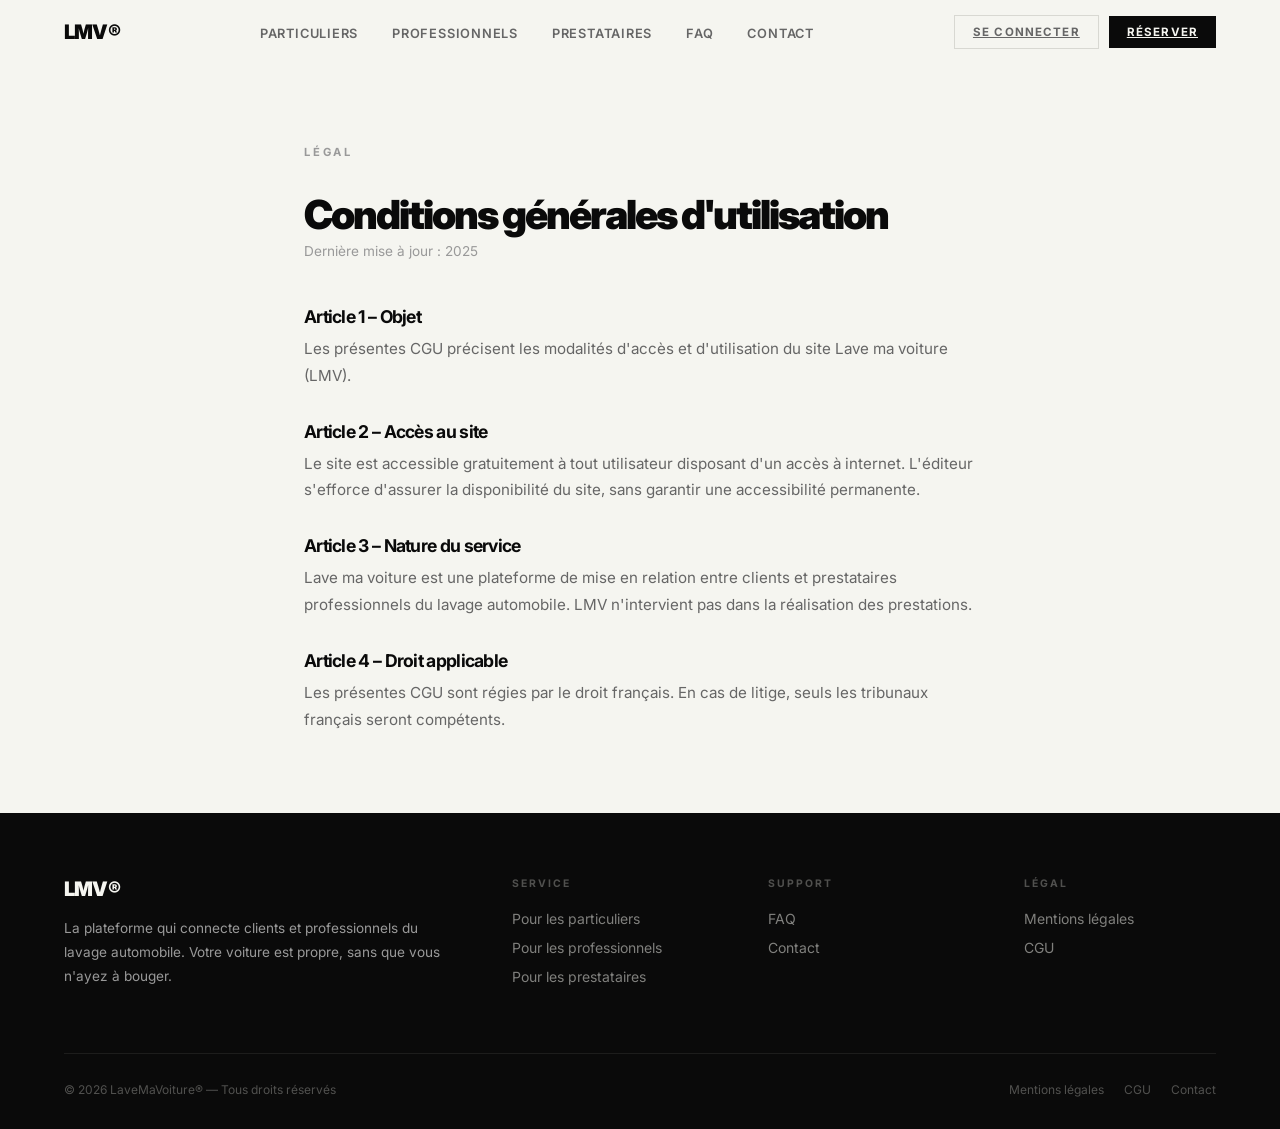
==== pages/cgu.html @ 274e2aa5 "Premier push" ====
<!DOCTYPE html>
<html lang="fr">
<head>
<meta charset="UTF-8"/>
<meta name="viewport" content="width=device-width,initial-scale=1.0"/>
<link rel="icon" type="image/x-icon" href="/images/favicon.ico"/>
<link rel="apple-touch-icon" href="/images/icon-192.png"/>
<link rel="preconnect" href="https://fonts.googleapis.com"/>
<link rel="preconnect" href="https://fonts.gstatic.com" crossorigin/>
<link rel="preload" href="https://fonts.googleapis.com/css2?family=Inter:wght@300;400;500;600;700;800;900&display=swap" as="style" onload="this.onload=null;this.rel='stylesheet'"/>
<noscript><link href="https://fonts.googleapis.com/css2?family=Inter:wght@300;400;500;600;700;800;900&display=swap" rel="stylesheet"/></noscript>
<link rel="stylesheet" href="../assets/css/main.css"/>

<title>CGU — LMV® · Lave Ma Voiture</title>
<meta name="description" content="Conditions générales d'utilisation du site Lave Ma Voiture (LMV)."/>
</head>
<body>
<nav id="nav">
  <a class="nav-logo" href="../index.html">LMV®</a>
  <ul class="nav-links">
    <li><a href="particuliers.html">Particuliers</a></li>
    <li><a href="professionnels.html">Professionnels</a></li>
    <li><a href="prestataires.html">Prestataires</a></li>
    <li><a href="../index.html#faq-section">FAQ</a></li>
    <li><a href="contact.html">Contact</a></li>
  </ul>
  <div class="nav-cta">
    <a class="btn btn-ghost btn-sm" href="https://app.lavemavoiture.fr">Se connecter</a>
    <a class="btn btn-dark btn-sm" href="contact.html">Réserver</a>
  </div>
  <button class="hamburger" type="button" onclick="toggleMenu()" aria-label="Menu" aria-expanded="false" aria-controls="mobileMenu">
    <span></span><span></span><span></span>
  </button>
</nav>

<div class="mobile-menu" id="mobileMenu">
  <a href="particuliers.html">Particuliers</a>
  <a href="professionnels.html">Professionnels</a>
  <a href="prestataires.html">Prestataires</a>
  <a href="../index.html#faq-section">FAQ</a>
  <a href="contact.html">Contact</a>
  <div class="mob-cta">
    <a href="https://app.lavemavoiture.fr" class="btn btn-ghost">Se connecter</a>
    <a class="btn btn-dark" href="contact.html">Réserver maintenant</a>
  </div>
</div>


<main>
<div class="legal-wrap">
    <div class="eyebrow">Légal</div>
    <h1 class="legal-h1">Conditions générales d'utilisation</h1>
    <p class="legal-lead">Dernière mise à jour : 2025</p>
    <h2 class="legal-h2">Article 1 – Objet</h2>
    <p class="body-text">Les présentes CGU précisent les modalités d'accès et d'utilisation du site Lave ma voiture (LMV).</p>
    <h2 class="legal-h2">Article 2 – Accès au site</h2>
    <p class="body-text">Le site est accessible gratuitement à tout utilisateur disposant d'un accès à internet. L'éditeur s'efforce d'assurer la disponibilité du site, sans garantir une accessibilité permanente.</p>
    <h2 class="legal-h2">Article 3 – Nature du service</h2>
    <p class="body-text">Lave ma voiture est une plateforme de mise en relation entre clients et prestataires professionnels du lavage automobile. LMV n'intervient pas dans la réalisation des prestations.</p>
    <h2 class="legal-h2">Article 4 – Droit applicable</h2>
    <p class="body-text">Les présentes CGU sont régies par le droit français. En cas de litige, seuls les tribunaux français seront compétents.</p>
  </div>
</main>
<footer>
  <div class="container">
    <div class="footer-grid">
      <div class="footer-brand">
        <a class="nav-logo footer-brand-logo" href="../index.html">LMV®</a>
        <p>La plateforme qui connecte clients et professionnels du lavage automobile. Votre voiture est propre, sans que vous n'ayez à bouger.</p>
      </div>
      <div class="footer-col">
        <h4>Service</h4>
        <a href="particuliers.html">Pour les particuliers</a>
        <a href="professionnels.html">Pour les professionnels</a>
        <a href="prestataires.html">Pour les prestataires</a>
      </div>
      <div class="footer-col">
        <h4>Support</h4>
        <a href="../index.html#faq-section">FAQ</a>
        <a href="contact.html">Contact</a>
      </div>
      <div class="footer-col">
        <h4>Légal</h4>
        <a href="mentions-legales.html">Mentions légales</a>
        <a href="cgu.html">CGU</a>
      </div>
    </div>
    <div class="footer-bottom">
      <span>© 2026 LaveMaVoiture® — Tous droits réservés</span>
      <div class="footer-bottom-links">
        <a href="mentions-legales.html">Mentions légales</a>
        <a href="cgu.html">CGU</a>
        <a href="contact.html">Contact</a>
      </div>
    </div>
  </div>
</footer>

<div class="toast" id="toast">✓ Message envoyé — Nous vous répondrons sous 24h.</div>

<script src="../assets/js/main.js"></script>

</body>
</html>
---- assets/css/main.css ----
:root{
  --bg:       #F5F5F0;
  --surface:  #EEEEE8;
  --border:   #D8D8D2;
  --t3:       #999999;
  --t2:       #666666;
  --t1:       #0A0A0A;
  --accent:   #1B3A4B;
  --white:    #FFFFFF;
  --max:      1280px;
  --ease:     cubic-bezier(.4,0,.2,1);
}
*{box-sizing:border-box;margin:0;padding:0}
html{scroll-behavior:smooth;font-size:16px}
body{font-family:'Inter',sans-serif;background:var(--bg);color:var(--t1);-webkit-font-smoothing:antialiased;overflow-x:hidden}

/* ── PAGE ROUTER ── */
.page{display:none}
.page.active{display:block}

/* ── NAV ── */
nav{
  position:fixed;top:0;left:0;right:0;z-index:100;
  height:64px;
  display:flex;align-items:center;justify-content:space-between;
  padding:0 5%;
  background:rgba(245,245,240,.92);
  backdrop-filter:blur(20px);
  border-bottom:1px solid transparent;
  transition:border-color .3s;
}
nav.scrolled{border-color:var(--border)}
.nav-logo{
  font-size:1.25rem;font-weight:900;letter-spacing:-.04em;
  color:var(--t1);cursor:pointer;text-decoration:none;
}
.nav-links{display:flex;align-items:center;gap:2px;list-style:none}
.nav-links a{
  padding:8px 16px;font-size:.8rem;font-weight:600;
  letter-spacing:.06em;text-transform:uppercase;
  color:var(--t2);text-decoration:none;cursor:pointer;
  transition:color .2s;
}
.nav-links a:hover,.nav-links a.active{color:var(--t1)}
.nav-cta{display:flex;gap:10px;align-items:center}

/* ── BOUTONS ── */
.btn{
  display:inline-flex;align-items:center;gap:8px;
  padding:12px 24px;border-radius:0;
  font-family:'Inter',sans-serif;font-size:.78rem;
  font-weight:700;letter-spacing:.1em;text-transform:uppercase;
  cursor:pointer;border:none;transition:all .2s var(--ease);
  white-space:nowrap;
}
.btn-dark{background:var(--t1);color:var(--bg)}
.btn-dark:hover{background:#2a2a2a}
.btn-outline{background:transparent;color:var(--t1);border:1.5px solid var(--t1)}
.btn-outline:hover{background:var(--t1);color:var(--bg)}
.btn-ghost{background:transparent;color:var(--t2);border:1px solid var(--border)}
.btn-ghost:hover{border-color:var(--t1);color:var(--t1)}
.btn-sm{padding:9px 18px;font-size:.72rem}
.btn-lg{padding:16px 32px;font-size:.85rem}

/* ── HAMBURGER ── */
.hamburger{display:none;flex-direction:column;gap:5px;background:none;border:none;cursor:pointer;padding:4px}
.hamburger span{display:block;width:22px;height:1.5px;background:var(--t1);transition:all .3s}
.mobile-menu{
  display:none;position:fixed;top:64px;left:0;right:0;
  background:var(--bg);border-bottom:1px solid var(--border);
  padding:24px 5%;z-index:99;
}
.mobile-menu.open{display:block}
.mobile-menu a{
  display:block;padding:14px 0;
  font-size:.85rem;font-weight:600;letter-spacing:.06em;text-transform:uppercase;
  color:var(--t2);text-decoration:none;border-bottom:1px solid var(--border);cursor:pointer;
}
.mobile-menu a:last-of-type{border:none}
.mobile-menu .mob-cta{display:flex;flex-direction:column;gap:10px;margin-top:20px}
.mobile-menu .btn{width:100%;justify-content:center}

/* ── SECTIONS ── */
section{padding:96px 5%}
.container{max-width:var(--max);margin:0 auto}
.eyebrow{
  display:inline-block;
  font-size:.7rem;font-weight:700;letter-spacing:.25em;text-transform:uppercase;
  color:var(--t3);margin-bottom:20px;
}
h1,.h1{font-size:clamp(2.8rem,6vw,5rem);font-weight:900;letter-spacing:-.05em;line-height:1.0}
h2,.h2{font-size:clamp(2rem,4vw,3.2rem);font-weight:800;letter-spacing:-.04em;line-height:1.1}
h3,.h3{font-size:clamp(1.2rem,2vw,1.6rem);font-weight:700;letter-spacing:-.02em}
.body-text{font-size:.95rem;color:var(--t2);line-height:1.75}

/* ── HERO ── */
#hero{
  min-height:100vh;display:flex;align-items:center;
  padding-top:64px;
  background:var(--bg);
  position:relative;overflow:hidden;
}
.hero-grid{
  display:grid;grid-template-columns:1fr 1fr;
  gap:80px;align-items:center;
}
.hero-kicker{
  font-size:.7rem;font-weight:700;letter-spacing:.3em;text-transform:uppercase;
  color:var(--t3);margin-bottom:28px;
  display:flex;align-items:center;gap:12px;
}
.hero-kicker::before{content:'';display:block;width:32px;height:1px;background:var(--t3)}
.hero-title{margin-bottom:24px}
.hero-title em{font-style:normal;position:relative;display:inline-block}
.hero-title em::after{
  content:'';position:absolute;bottom:4px;left:0;right:0;height:2px;
  background:var(--t1);opacity:.2;
}
.hero-sub{font-size:1.05rem;color:var(--t2);line-height:1.8;margin-bottom:36px;max-width:480px}
.hero-actions{display:flex;gap:14px;flex-wrap:wrap}
.hero-stats{
  display:flex;gap:40px;margin-top:56px;
  padding-top:40px;border-top:1px solid var(--border);
}
.hero-stat-val{font-size:2rem;font-weight:900;letter-spacing:-.04em;color:var(--t1)}
.hero-stat-lab{font-size:.75rem;font-weight:600;letter-spacing:.06em;text-transform:uppercase;color:var(--t3);margin-top:4px}

/* Carte hero droite */
.hero-visual{position:relative}
.hero-card{
  background:var(--t1);
  padding:32px;
  position:relative;
}
.hc-label{font-size:.65rem;font-weight:700;letter-spacing:.2em;text-transform:uppercase;color:var(--t3);margin-bottom:16px}
.hc-title{font-size:1.1rem;font-weight:700;color:var(--bg);letter-spacing:-.02em;margin-bottom:24px}
.hc-steps{display:flex;flex-direction:column;gap:12px}
.hc-step{display:flex;align-items:center;gap:14px;padding:12px 16px;background:rgba(245,245,240,.06)}
.hc-step-num{
  width:28px;height:28px;
  display:flex;align-items:center;justify-content:center;
  font-size:.7rem;font-weight:800;
  border:1px solid rgba(245,245,240,.15);
  color:var(--t3);flex-shrink:0;
}
.hc-step-num.done{background:var(--bg);color:var(--t1);border-color:var(--bg)}
.hc-step-num.active{background:var(--accent);color:var(--bg);border-color:var(--accent)}
.hc-step-text{font-size:.85rem;font-weight:500;color:rgba(245,245,240,.6)}
.hc-step-text.active{color:var(--bg)}
.hc-badge{
  position:absolute;bottom:-20px;right:-20px;
  background:var(--bg);padding:16px 20px;
  border:1px solid var(--border);
}
.hc-badge-val{font-size:1.5rem;font-weight:900;letter-spacing:-.03em}
.hc-badge-lab{font-size:.65rem;font-weight:600;letter-spacing:.1em;text-transform:uppercase;color:var(--t3)}

/* ── BANDE CHIFFRES ── */
.numbers-band{background:var(--t1);padding:48px 5%}
.numbers-grid{display:grid;grid-template-columns:repeat(4,1fr);gap:1px;background:rgba(245,245,240,.08)}
.number-item{padding:32px;background:var(--t1);text-align:center}
.number-val{font-size:2.5rem;font-weight:900;letter-spacing:-.05em;color:var(--bg)}
.number-lab{font-size:.7rem;font-weight:600;letter-spacing:.15em;text-transform:uppercase;color:var(--t3);margin-top:8px}

/* ── COMMENT ÇA MARCHE ── */
#how{background:var(--surface)}
.how-tabs{display:flex;gap:0;margin-bottom:56px;border-bottom:1px solid var(--border)}
.how-tab{
  padding:14px 28px;font-size:.78rem;font-weight:700;
  letter-spacing:.08em;text-transform:uppercase;
  color:var(--t3);cursor:pointer;border:none;background:none;
  border-bottom:2px solid transparent;margin-bottom:-1px;
  transition:all .2s;font-family:'Inter',sans-serif;
}
.how-tab.active{color:var(--t1);border-color:var(--t1)}
.how-content{display:none}
.how-content.active{display:grid;grid-template-columns:repeat(4,1fr);gap:1px;background:var(--border)}
.how-step{background:var(--bg);padding:32px 24px}
.how-num{
  font-size:3rem;font-weight:900;letter-spacing:-.06em;
  color:rgba(10,10,10,.08);margin-bottom:20px;line-height:1;
}
.how-step h3{font-size:1rem;font-weight:700;letter-spacing:-.01em;margin-bottom:10px}
.how-step p{font-size:.875rem;color:var(--t2);line-height:1.7}

/* ── AUDIENCES ── */
#audiences{background:var(--bg)}
.aud-grid{display:grid;grid-template-columns:repeat(3,1fr);gap:1px;background:var(--border)}
.aud-card{
  background:var(--bg);padding:48px 36px;
  cursor:pointer;transition:background .3s;
  display:flex;flex-direction:column;
}
a.aud-card{text-decoration:none;color:inherit}
.aud-card:hover{background:var(--surface)}
.aud-num{font-size:.65rem;font-weight:700;letter-spacing:.2em;text-transform:uppercase;color:var(--t3);margin-bottom:32px}
.aud-icon{font-size:2rem;margin-bottom:24px}
.aud-card h3{font-size:1.4rem;font-weight:800;letter-spacing:-.03em;margin-bottom:14px}
.aud-card p{font-size:.9rem;color:var(--t2);line-height:1.75;margin-bottom:28px;flex:1}
.aud-list{list-style:none;display:flex;flex-direction:column;gap:8px;margin-bottom:32px}
.aud-list li{font-size:.825rem;color:var(--t2);display:flex;align-items:flex-start;gap:10px}
.aud-list li::before{content:'—';color:var(--t3);flex-shrink:0;font-weight:300}
.aud-link{
  font-size:.72rem;font-weight:700;letter-spacing:.1em;text-transform:uppercase;
  color:var(--t1);text-decoration:none;cursor:pointer;
  display:flex;align-items:center;gap:8px;margin-top:auto;
  transition:gap .2s;
}
.aud-link:hover{gap:14px}

/* ── SERVICES ── */
#services{background:var(--surface)}
.svc-header{display:flex;justify-content:space-between;align-items:flex-end;margin-bottom:56px}
.svc-grid{display:grid;grid-template-columns:repeat(3,1fr);gap:1px;background:var(--border)}
.svc-card{
  background:var(--surface);padding:36px 28px;
  border-top:2px solid transparent;
  transition:all .3s;
}
.svc-card:hover{background:var(--bg);border-top-color:var(--t1)}

.svc-icon-wrap{display:flex;align-items:center;justify-content:space-between;margin-bottom:20px}
.svc-num{font-size:.65rem;font-weight:700;letter-spacing:.15em;color:var(--t3)}

.svc-card h3{font-size:.95rem;font-weight:700;letter-spacing:-.01em;margin-bottom:8px}
.svc-card p{font-size:.85rem;color:var(--t2);line-height:1.65;margin-bottom:16px}
.svc-price{
  font-size:.7rem;font-weight:700;letter-spacing:.1em;text-transform:uppercase;
  color:var(--t3);
}

/* ── CTA BANDE ── */
.cta-band{background:var(--t1);padding:80px 5%;text-align:center}
.cta-band h2{color:var(--bg);margin-bottom:16px}
.cta-band p{font-size:1rem;color:var(--t3);margin-bottom:40px;max-width:520px;margin-left:auto;margin-right:auto}
.cta-band-btns{display:flex;gap:14px;justify-content:center;flex-wrap:wrap}
.btn-light{background:var(--bg);color:var(--t1)}
.btn-light:hover{background:var(--surface)}
.btn-ghost-light{background:transparent;color:rgba(245,245,240,.6);border:1px solid rgba(245,245,240,.2)}
.btn-ghost-light:hover{color:var(--bg);border-color:rgba(245,245,240,.5)}

/* ── FAQ ── */
#faq{background:var(--bg)}
.faq-grid{display:grid;grid-template-columns:1fr 2fr;gap:80px;align-items:start}
.faq-list{display:flex;flex-direction:column}
.faq-item{border-bottom:1px solid var(--border)}
.faq-q{
  display:flex;justify-content:space-between;align-items:center;
  padding:20px 0;cursor:pointer;gap:20px;
  width:100%;text-align:left;background:none;border:none;font:inherit;color:inherit;
}
.faq-q span{font-size:.95rem;font-weight:600;letter-spacing:-.01em;color:var(--t1)}
.faq-icon{
  width:24px;height:24px;flex-shrink:0;
  display:flex;align-items:center;justify-content:center;
  font-size:1.2rem;color:var(--t3);transition:transform .3s;
}
.faq-item.open .faq-icon{transform:rotate(45deg)}
.faq-a{max-height:0;overflow:hidden;transition:max-height .35s var(--ease),padding .3s}
.faq-item.open .faq-a{max-height:300px;padding-bottom:20px}
.faq-a p{font-size:.9rem;color:var(--t2);line-height:1.75}
.faq-cats{display:flex;flex-direction:column;gap:4px;position:sticky;top:90px}
.faq-cat{
  padding:12px 16px;font-size:.78rem;font-weight:700;
  letter-spacing:.08em;text-transform:uppercase;
  color:var(--t3);cursor:pointer;border:none;background:none;
  text-align:left;font-family:'Inter',sans-serif;
  border-left:2px solid transparent;transition:all .2s;
}
.faq-cat.active{color:var(--t1);border-left-color:var(--t1)}

/* ── CONTACT ── */
#contact{background:var(--surface)}
.contact-grid{display:grid;grid-template-columns:1fr 1fr;gap:80px;align-items:start}
.contact-info h2{margin-bottom:16px}
.contact-info p{font-size:.95rem;color:var(--t2);line-height:1.75;margin-bottom:40px}
.contact-item{display:flex;gap:16px;align-items:flex-start;margin-bottom:24px}
.ci-icon{
  width:40px;height:40px;background:var(--bg);border:1px solid var(--border);
  display:flex;align-items:center;justify-content:center;font-size:1rem;flex-shrink:0;
}
.ci-label{font-size:.7rem;font-weight:700;letter-spacing:.1em;text-transform:uppercase;color:var(--t3);margin-bottom:4px}
.ci-value{font-size:.9rem;color:var(--t1);font-weight:500}
.contact-form{background:var(--bg);border:1px solid var(--border);padding:40px}
.form-row{display:grid;grid-template-columns:1fr 1fr;gap:16px}
.form-group{margin-bottom:20px}
.form-group label{
  display:block;font-size:.68rem;font-weight:700;
  letter-spacing:.12em;text-transform:uppercase;color:var(--t3);margin-bottom:8px;
}
.form-group input,.form-group select,.form-group textarea{
  width:100%;padding:13px 16px;
  border:1px solid var(--border);border-radius:0;
  font-family:'Inter',sans-serif;font-size:.9rem;
  color:var(--t1);background:var(--bg);
  transition:border-color .2s;outline:none;
}
.form-group input:focus,.form-group select:focus,.form-group textarea:focus{border-color:var(--t1)}
.form-group textarea{resize:vertical;min-height:100px}
.form-submit{
  width:100%;padding:16px;
  background:var(--t1);color:var(--bg);border:none;
  font-family:'Inter',sans-serif;font-size:.78rem;
  font-weight:700;letter-spacing:.12em;text-transform:uppercase;
  cursor:pointer;transition:background .2s;
}
.form-submit:hover{background:#2a2a2a}

/* ── INNER PAGES ── */
.inner-hero{
  padding:140px 5% 80px;
  background:var(--bg);
  border-bottom:1px solid var(--border);
}
.inner-hero .eyebrow{margin-bottom:16px}
.inner-hero h1{margin-bottom:20px;max-width:700px}
.inner-hero .hero-sub{font-size:1.05rem}

/* ── FOOTER ── */
footer{background:var(--t1);padding:64px 5% 32px}
.footer-grid{display:grid;grid-template-columns:2fr 1fr 1fr 1fr;gap:64px;margin-bottom:56px}
.footer-brand .nav-logo{color:var(--bg);display:block;margin-bottom:16px}
.footer-brand p{font-size:.85rem;color:var(--t3);line-height:1.75}
.footer-col h4{
  font-size:.65rem;font-weight:700;letter-spacing:.2em;text-transform:uppercase;
  color:rgba(245,245,240,.3);margin-bottom:20px;
}
.footer-col a{
  display:block;font-size:.875rem;color:rgba(245,245,240,.5);
  text-decoration:none;margin-bottom:12px;cursor:pointer;
  transition:color .2s;
}
.footer-col a:hover{color:var(--bg)}
.footer-bottom{
  display:flex;justify-content:space-between;align-items:center;
  padding-top:28px;border-top:1px solid rgba(245,245,240,.08);
  font-size:.75rem;color:rgba(245,245,240,.3);flex-wrap:wrap;gap:12px;
}
.footer-bottom a{color:rgba(245,245,240,.3);text-decoration:none;cursor:pointer}
.footer-bottom a:hover{color:rgba(245,245,240,.6)}

/* ── TOAST ── */
.toast{
  position:fixed;bottom:32px;right:32px;
  background:var(--t1);color:var(--bg);
  padding:16px 24px;font-size:.85rem;font-weight:600;
  z-index:1000;
  transform:translateY(80px);opacity:0;
  transition:all .4s cubic-bezier(.34,1.56,.64,1);
}
.toast.show{transform:translateY(0);opacity:1}

/* ── ANIMATIONS ── */
.reveal{opacity:0;transform:translateY(32px);transition:opacity .7s var(--ease),transform .7s var(--ease)}
.reveal.visible{opacity:1;transform:none}
.reveal-delay-1{transition-delay:.1s}
.reveal-delay-2{transition-delay:.2s}
.reveal-delay-3{transition-delay:.3s}
.reveal-delay-4{transition-delay:.4s}

/* ── RESPONSIVE ── */
@media(max-width:1024px){
  .hero-grid{grid-template-columns:1fr}
  .hero-visual{display:none}
  .aud-grid{grid-template-columns:1fr}
  .svc-grid{grid-template-columns:repeat(2,1fr)}
  .numbers-grid{grid-template-columns:repeat(2,1fr)}
  .footer-grid{grid-template-columns:1fr 1fr}
  .contact-grid{grid-template-columns:1fr}
  .faq-grid{grid-template-columns:1fr}
  .faq-cats{flex-direction:row;flex-wrap:wrap;position:static;margin-bottom:32px}
  .how-content.active{grid-template-columns:repeat(2,1fr)}
}
@media(max-width:768px){
  .nav-links,.nav-cta{display:none}
  .hamburger{display:flex}
  section{padding:64px 5%}
  .hero-grid{gap:40px}
  .svc-grid{grid-template-columns:1fr}
  .numbers-grid{grid-template-columns:repeat(2,1fr)}
  .footer-grid{grid-template-columns:1fr}
  .footer-bottom{flex-direction:column;text-align:center}
  .how-content.active{grid-template-columns:1fr}
  .svc-header{flex-direction:column;align-items:flex-start;gap:20px}
  .form-row{grid-template-columns:1fr}
}
.pro-grid-responsive{display:grid;grid-template-columns:1fr 1fr;gap:80px;align-items:center}
@media(max-width:768px){.pro-grid-responsive{grid-template-columns:1fr;gap:48px}}

.pro-section{background:var(--surface)}
.pro-lead{margin:20px 0 32px}
.pro-list-margin{margin-bottom:32px}
.pro-dash{background:var(--t1);padding:32px}
.pro-dash-title{
  font-size:.65rem;font-weight:700;letter-spacing:.2em;text-transform:uppercase;
  color:var(--t3);margin-bottom:20px;
}
.pro-dash-rows{display:flex;flex-direction:column;gap:0;border-top:1px solid rgba(245,245,240,.08)}
.pro-dash-row{
  display:flex;justify-content:space-between;padding:14px 0;
  border-bottom:1px solid rgba(245,245,240,.08);
}
.pro-dash-row:last-child{border-bottom:none}
.pro-dash-metric{font-size:.85rem;color:var(--t3)}
.pro-dash-val{font-size:.85rem;font-weight:700;color:var(--bg)}
.pro-dash-val--accent{color:#4ade80}

.legal-wrap{max-width:800px;margin:0 auto;padding:140px 5% 80px}
.legal-h1{margin:16px 0 8px;font-size:2.5rem}
.legal-lead{font-size:.85rem;color:var(--t3);margin-bottom:48px}
.legal-h2{font-size:1.1rem;font-weight:700;margin:32px 0 10px}

.footer-brand .footer-brand-logo{
  font-size:1.25rem;font-weight:900;letter-spacing:-.04em;color:var(--bg);
  cursor:pointer;text-decoration:none;display:block;margin-bottom:16px;
}
.footer-bottom-links{display:flex;gap:20px}

@media (prefers-reduced-motion: reduce) {
  *, *::before, *::after {
    animation-duration: 0.01ms !important;
    transition-duration: 0.01ms !important;
  }
  html { scroll-behavior: auto !important; }
}
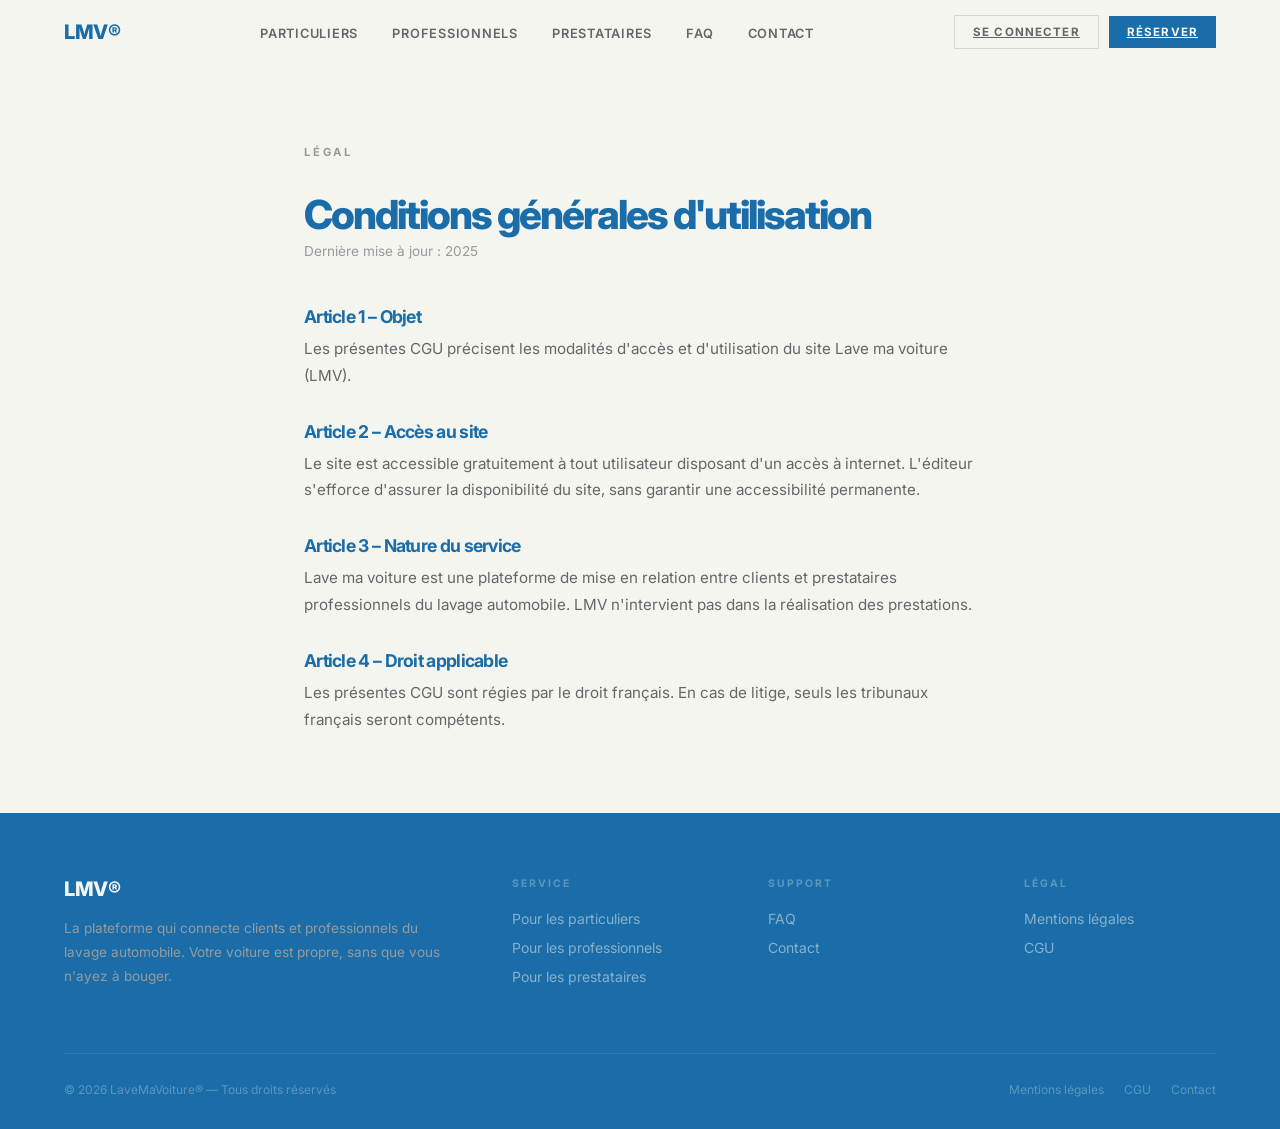
==== commit eca30b6c: "Nouvelle charte graphique" ====
--- a/pages/cgu.html
+++ b/pages/cgu.html
@@ -7,8 +7,8 @@
 <link rel="apple-touch-icon" href="/images/icon-192.png"/>
 <link rel="preconnect" href="https://fonts.googleapis.com"/>
 <link rel="preconnect" href="https://fonts.gstatic.com" crossorigin/>
-<link rel="preload" href="https://fonts.googleapis.com/css2?family=Inter:wght@300;400;500;600;700;800;900&display=swap" as="style" onload="this.onload=null;this.rel='stylesheet'"/>
-<noscript><link href="https://fonts.googleapis.com/css2?family=Inter:wght@300;400;500;600;700;800;900&display=swap" rel="stylesheet"/></noscript>
+<link rel="preload" href="https://fonts.googleapis.com/css2?family=Inter:wght@400;500;700;800&display=swap" as="style" onload="this.onload=null;this.rel='stylesheet'"/>
+<noscript><link href="https://fonts.googleapis.com/css2?family=Inter:wght@400;500;700;800&display=swap" rel="stylesheet"/></noscript>
 <link rel="stylesheet" href="../assets/css/main.css"/>
 
 <title>CGU — LMV® · Lave Ma Voiture</title>
--- a/assets/css/main.css
+++ b/assets/css/main.css
@@ -4,8 +4,11 @@
   --border:   #D8D8D2;
   --t3:       #999999;
   --t2:       #666666;
-  --t1:       #0A0A0A;
-  --accent:   #1B3A4B;
+  --brand-1:  #2D8FD6;
+  --brand-2:  #1A6DA8;
+  --brand-2-dark: #155F92;
+  --t1:       var(--brand-2);
+  --accent:   var(--brand-1);
   --white:    #FFFFFF;
   --max:      1280px;
   --ease:     cubic-bezier(.4,0,.2,1);
@@ -31,7 +34,7 @@
 }
 nav.scrolled{border-color:var(--border)}
 .nav-logo{
-  font-size:1.25rem;font-weight:900;letter-spacing:-.04em;
+  font-size:1.25rem;font-weight:800;letter-spacing:-.025em;
   color:var(--t1);cursor:pointer;text-decoration:none;
 }
 .nav-links{display:flex;align-items:center;gap:2px;list-style:none}
@@ -54,7 +57,7 @@
   white-space:nowrap;
 }
 .btn-dark{background:var(--t1);color:var(--bg)}
-.btn-dark:hover{background:#2a2a2a}
+.btn-dark:hover{background:var(--brand-2-dark)}
 .btn-outline{background:transparent;color:var(--t1);border:1.5px solid var(--t1)}
 .btn-outline:hover{background:var(--t1);color:var(--bg)}
 .btn-ghost{background:transparent;color:var(--t2);border:1px solid var(--border)}
@@ -88,7 +91,7 @@
   font-size:.7rem;font-weight:700;letter-spacing:.25em;text-transform:uppercase;
   color:var(--t3);margin-bottom:20px;
 }
-h1,.h1{font-size:clamp(2.8rem,6vw,5rem);font-weight:900;letter-spacing:-.05em;line-height:1.0}
+h1,.h1{font-size:clamp(2.8rem,6vw,5rem);font-weight:800;letter-spacing:-.05em;line-height:1.0}
 h2,.h2{font-size:clamp(2rem,4vw,3.2rem);font-weight:800;letter-spacing:-.04em;line-height:1.1}
 h3,.h3{font-size:clamp(1.2rem,2vw,1.6rem);font-weight:700;letter-spacing:-.02em}
 .body-text{font-size:.95rem;color:var(--t2);line-height:1.75}
@@ -122,44 +125,70 @@
   display:flex;gap:40px;margin-top:56px;
   padding-top:40px;border-top:1px solid var(--border);
 }
-.hero-stat-val{font-size:2rem;font-weight:900;letter-spacing:-.04em;color:var(--t1)}
+.hero-stat-val{font-size:2rem;font-weight:800;letter-spacing:-.04em;color:var(--t1)}
 .hero-stat-lab{font-size:.75rem;font-weight:600;letter-spacing:.06em;text-transform:uppercase;color:var(--t3);margin-top:4px}
 
 /* Carte hero droite */
 .hero-visual{position:relative}
 .hero-card{
-  background:var(--t1);
+  background:linear-gradient(160deg, var(--brand-2) 0%, #0f5c92 55%, #0b4f83 100%);
   padding:32px;
   position:relative;
-}
-.hc-label{font-size:.65rem;font-weight:700;letter-spacing:.2em;text-transform:uppercase;color:var(--t3);margin-bottom:16px}
-.hc-title{font-size:1.1rem;font-weight:700;color:var(--bg);letter-spacing:-.02em;margin-bottom:24px}
+  border:1px solid rgba(255,255,255,.08);
+  box-shadow:0 24px 80px rgba(10,25,41,.22);
+}
+.hc-label{
+  font-size:.65rem;font-weight:700;letter-spacing:.22em;text-transform:uppercase;
+  color:rgba(255,255,255,.62);
+  margin-bottom:16px
+}
+.hc-title{
+  font-size:1.1rem;font-weight:700;
+  color:#FFFFFF;
+  letter-spacing:-.02em;
+  margin-bottom:24px
+}
 .hc-steps{display:flex;flex-direction:column;gap:12px}
-.hc-step{display:flex;align-items:center;gap:14px;padding:12px 16px;background:rgba(245,245,240,.06)}
+.hc-step{
+  display:flex;align-items:center;gap:14px;
+  padding:12px 16px;
+  background:rgba(255,255,255,.08);
+  border:1px solid rgba(255,255,255,.06);
+}
 .hc-step-num{
   width:28px;height:28px;
   display:flex;align-items:center;justify-content:center;
   font-size:.7rem;font-weight:800;
-  border:1px solid rgba(245,245,240,.15);
-  color:var(--t3);flex-shrink:0;
-}
-.hc-step-num.done{background:var(--bg);color:var(--t1);border-color:var(--bg)}
-.hc-step-num.active{background:var(--accent);color:var(--bg);border-color:var(--accent)}
-.hc-step-text{font-size:.85rem;font-weight:500;color:rgba(245,245,240,.6)}
-.hc-step-text.active{color:var(--bg)}
+  border:1px solid rgba(255,255,255,.18);
+  color:rgba(255,255,255,.55);
+  background:rgba(255,255,255,.06);
+  flex-shrink:0;
+}
+.hc-step-num.done{
+  background:rgba(255,255,255,.92);
+  color:var(--brand-2);
+  border-color:rgba(255,255,255,.92);
+}
+.hc-step-num.active{
+  background:var(--brand-1);
+  color:#FFFFFF;
+  border-color:var(--brand-1);
+}
+.hc-step-text{font-size:.85rem;font-weight:500;color:rgba(255,255,255,.72)}
+.hc-step-text.active{color:#FFFFFF}
 .hc-badge{
   position:absolute;bottom:-20px;right:-20px;
   background:var(--bg);padding:16px 20px;
   border:1px solid var(--border);
 }
-.hc-badge-val{font-size:1.5rem;font-weight:900;letter-spacing:-.03em}
+.hc-badge-val{font-size:1.5rem;font-weight:800;letter-spacing:-.03em}
 .hc-badge-lab{font-size:.65rem;font-weight:600;letter-spacing:.1em;text-transform:uppercase;color:var(--t3)}
 
 /* ── BANDE CHIFFRES ── */
 .numbers-band{background:var(--t1);padding:48px 5%}
 .numbers-grid{display:grid;grid-template-columns:repeat(4,1fr);gap:1px;background:rgba(245,245,240,.08)}
 .number-item{padding:32px;background:var(--t1);text-align:center}
-.number-val{font-size:2.5rem;font-weight:900;letter-spacing:-.05em;color:var(--bg)}
+.number-val{font-size:2.5rem;font-weight:800;letter-spacing:-.05em;color:var(--bg)}
 .number-lab{font-size:.7rem;font-weight:600;letter-spacing:.15em;text-transform:uppercase;color:var(--t3);margin-top:8px}
 
 /* ── COMMENT ÇA MARCHE ── */
@@ -177,7 +206,7 @@
 .how-content.active{display:grid;grid-template-columns:repeat(4,1fr);gap:1px;background:var(--border)}
 .how-step{background:var(--bg);padding:32px 24px}
 .how-num{
-  font-size:3rem;font-weight:900;letter-spacing:-.06em;
+  font-size:3rem;font-weight:800;letter-spacing:-.06em;
   color:rgba(10,10,10,.08);margin-bottom:20px;line-height:1;
 }
 .how-step h3{font-size:1rem;font-weight:700;letter-spacing:-.01em;margin-bottom:10px}
@@ -304,7 +333,7 @@
   font-weight:700;letter-spacing:.12em;text-transform:uppercase;
   cursor:pointer;transition:background .2s;
 }
-.form-submit:hover{background:#2a2a2a}
+.form-submit:hover{background:var(--brand-2-dark)}
 
 /* ── INNER PAGES ── */
 .inner-hero{
@@ -411,7 +440,7 @@
 .legal-h2{font-size:1.1rem;font-weight:700;margin:32px 0 10px}
 
 .footer-brand .footer-brand-logo{
-  font-size:1.25rem;font-weight:900;letter-spacing:-.04em;color:var(--bg);
+  font-size:1.25rem;font-weight:800;letter-spacing:-.025em;color:var(--bg);
   cursor:pointer;text-decoration:none;display:block;margin-bottom:16px;
 }
 .footer-bottom-links{display:flex;gap:20px}
